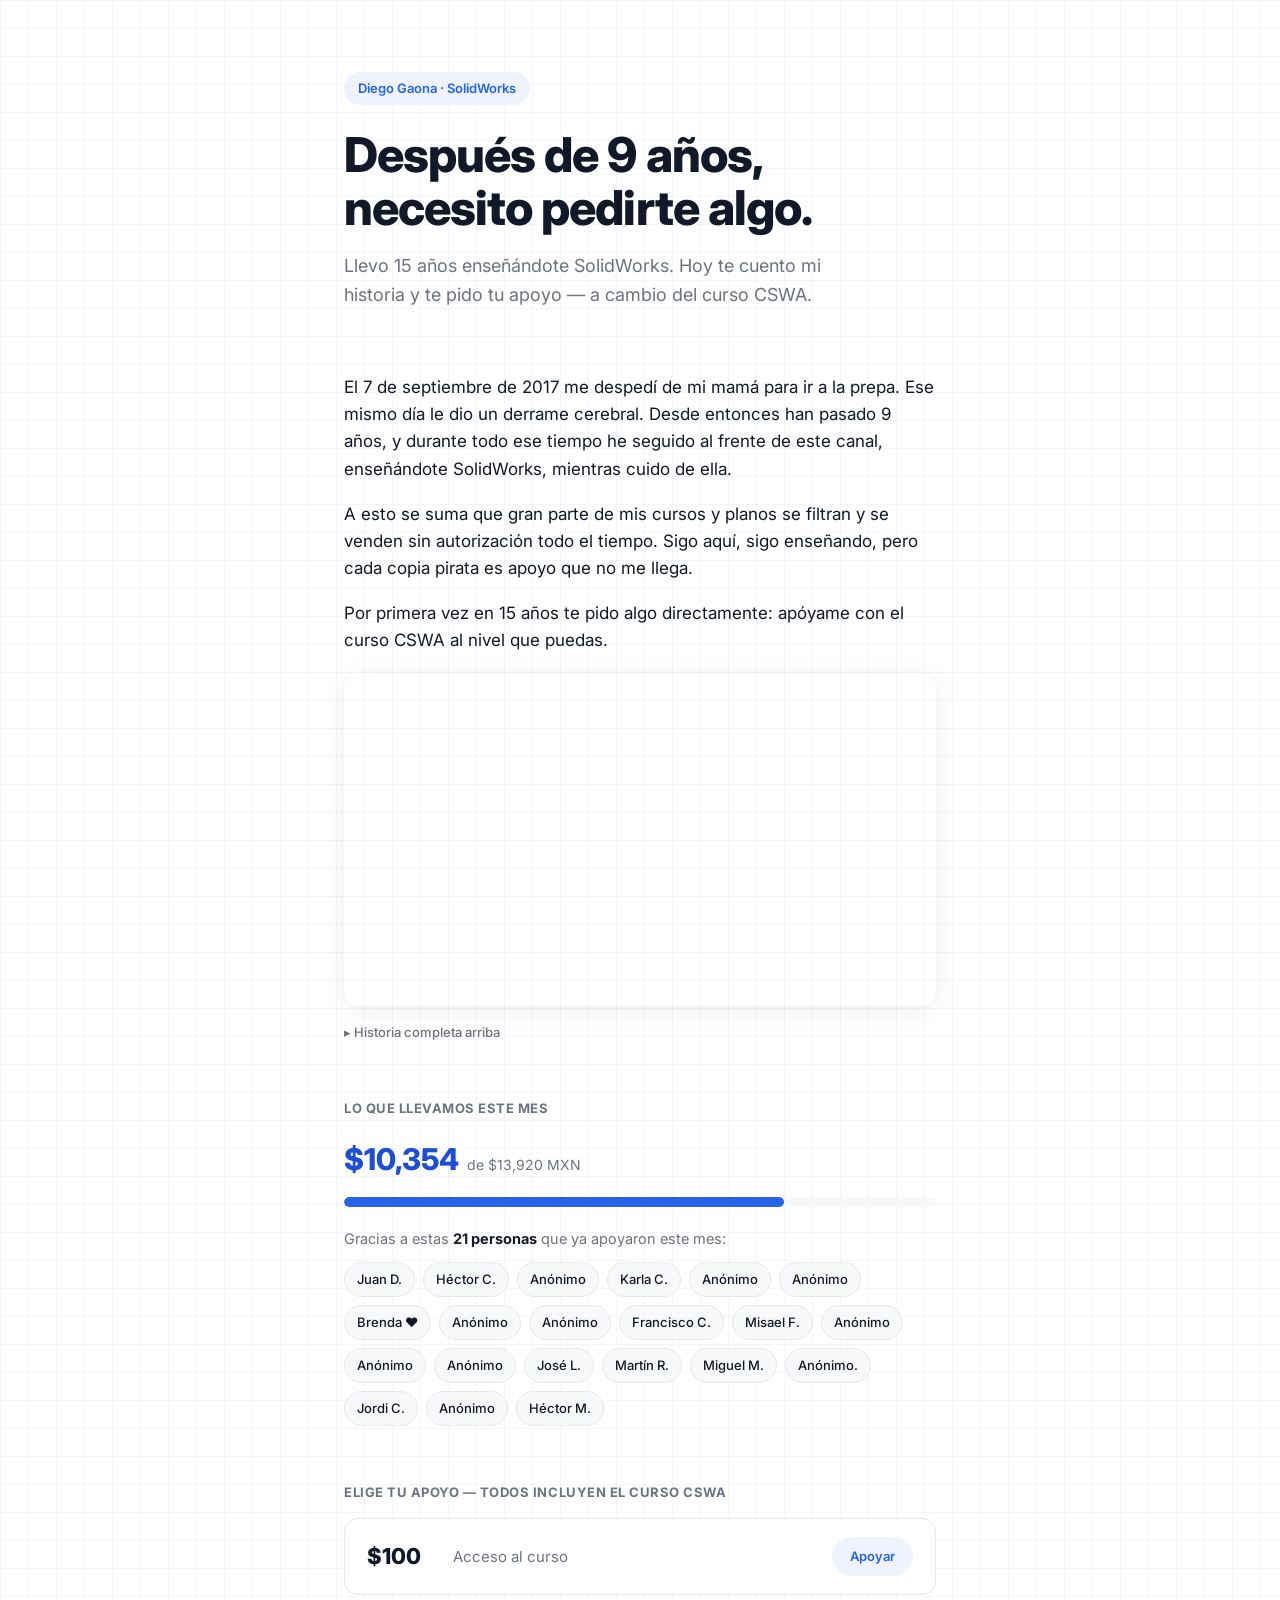
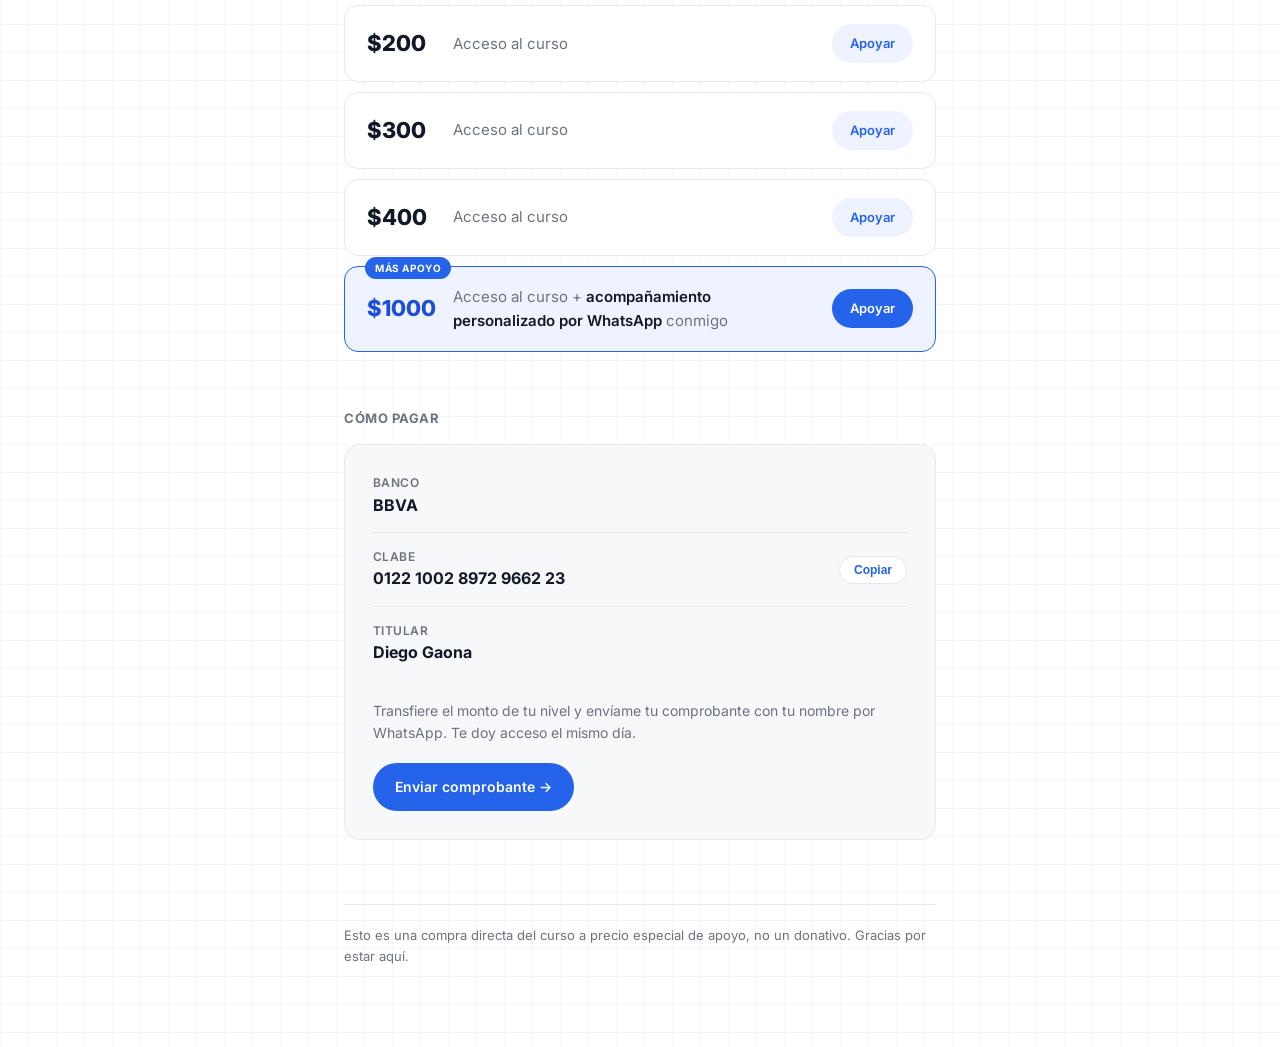
==== apoyo.html @ b7b65962 "Update apoyo.html" ====
<!DOCTYPE html>
<html lang="es">
<head>
<meta charset="UTF-8">
<meta name="viewport" content="width=device-width, initial-scale=1.0">
<title>Necesito tu ayuda — Diego Gaona</title>
<link rel="icon" type="image/svg+xml" href="data:image/svg+xml,%3Csvg xmlns='http://www.w3.org/2000/svg' viewBox='0 0 64 64'%3E%3Crect width='64' height='64' rx='14' fill='%232563EB'/%3E%3Ctext x='32' y='44' font-family='sans-serif' font-size='30' font-weight='700' fill='white' text-anchor='middle'%3EDG%3C/text%3E%3C/svg%3E">
<style>
  @import url('https://fonts.googleapis.com/css2?family=Inter:wght@400;500;600;700;800&display=swap');

  :root{
    --bg:#FFFFFF;
    --surface:#F7F8FA;
    --border:#E6E8EC;
    --text:#111827;
    --text-soft:#6B7280;
    --accent:#2563EB;
    --accent-soft:#EEF3FF;
    --accent-dark:#1D4ED8;
  }

  *{margin:0;padding:0;box-sizing:border-box;}

  body{
    background:var(--bg);
    color:var(--text);
    font-family:'Inter', sans-serif;
    line-height:1.6;
    -webkit-font-smoothing:antialiased;
    background-image:
      linear-gradient(rgba(37,99,235,0.06) 1px, transparent 1px),
      linear-gradient(90deg, rgba(37,99,235,0.06) 1px, transparent 1px);
    background-size:28px 28px;
  }

  a{color:inherit;}
  .wrap{max-width:640px;margin:0 auto;padding:0 24px;}

  /* ---------- HERO ---------- */
  .hero{padding:72px 0 32px;}

  .eyebrow{
    display:inline-flex;
    align-items:center;
    gap:8px;
    font-size:13px;
    font-weight:600;
    color:var(--accent);
    background:var(--accent-soft);
    padding:6px 14px;
    border-radius:100px;
    margin-bottom:24px;
  }

  h1{
    font-weight:800;
    font-size:clamp(32px, 6.5vw, 48px);
    line-height:1.1;
    color:var(--text);
    letter-spacing:-.02em;
  }

  .hero-sub{
    margin-top:18px;
    font-size:18px;
    color:var(--text-soft);
    max-width:46ch;
  }

  /* ---------- STORY ---------- */
  .story{padding:32px 0 56px;}
  .story p{font-size:17px;margin-bottom:18px;color:var(--text);}

  .video-embed{
    position:relative;
    margin-top:12px;
    margin-bottom:16px;
    border-radius:16px;
    overflow:hidden;
    aspect-ratio:16/9;
    box-shadow:0 4px 24px rgba(17,24,39,0.08);
  }
  .video-embed iframe{
    position:absolute;
    top:0;left:0;
    width:100%;
    height:100%;
    border:0;
  }
  .video-caption{
    font-size:13px;
    font-weight:500;
    color:var(--text-soft);
    display:block;
  }

  /* ---------- SECTION TITLE ---------- */
  .section-title{
    font-size:13px;
    font-weight:700;
    letter-spacing:.04em;
    text-transform:uppercase;
    color:var(--text-soft);
    margin-bottom:16px;
  }

  /* ---------- TIERS ---------- */
  .tiers{padding:0 0 56px;display:flex;flex-direction:column;gap:10px;}

  .tier{
    border:1px solid var(--border);
    border-radius:14px;
    display:flex;
    align-items:center;
    justify-content:space-between;
    gap:16px;
    padding:18px 22px;
    background:var(--bg);
    transition:border-color .15s ease, box-shadow .15s ease;
  }
  .tier:hover{
    border-color:var(--accent);
    box-shadow:0 2px 12px rgba(37,99,235,0.1);
  }
  .tier.featured{
    border-color:var(--accent);
    background:var(--accent-soft);
    position:relative;
  }
  .tier.featured::before{
    content:'MÁS APOYO';
    position:absolute;
    top:-10px;
    left:20px;
    background:var(--accent);
    color:#fff;
    font-size:10px;
    font-weight:700;
    letter-spacing:.06em;
    padding:3px 10px;
    border-radius:100px;
  }

  .tier-left{display:flex;align-items:center;gap:16px;}
  .tier-price{
    font-weight:800;
    font-size:22px;
    color:var(--text);
    min-width:70px;
  }
  .tier.featured .tier-price{color:var(--accent-dark);}
  .tier-desc{font-size:15px;color:var(--text-soft);}
  .tier-desc b{color:var(--text);font-weight:600;}

  .tier-cta{
    font-size:13px;
    font-weight:600;
    color:#fff;
    background:var(--accent);
    border-radius:100px;
    padding:9px 18px;
    text-decoration:none;
    white-space:nowrap;
  }
  .tier-cta:hover{background:var(--accent-dark);}
  .tier:not(.featured) .tier-cta{
    color:var(--accent);
    background:var(--accent-soft);
  }

  @media (max-width:520px){
    .tier{flex-direction:column;align-items:flex-start;}
  }

  /* ---------- PROGRESS ---------- */
  .progress-section{padding:0 0 56px;}
  .progress-header{
    display:flex;
    align-items:baseline;
    gap:8px;
    margin-bottom:14px;
  }
  .progress-amount{
    font-weight:800;
    font-size:30px;
    color:var(--accent-dark);
  }
  .progress-goal{
    font-size:14px;
    color:var(--text-soft);
  }
  .progress-track{
    width:100%;
    height:10px;
    background:var(--surface);
    border-radius:100px;
    overflow:hidden;
    margin-bottom:20px;
  }
  .progress-fill{
    height:100%;
    background:var(--accent);
    width:0%;
    border-radius:100px;
    transition:width .6s ease;
  }
  .thanks-line{
    font-size:14.5px;
    color:var(--text-soft);
    margin-bottom:12px;
  }
  .thanks-line b{color:var(--text);}
  .supporters-list{
    display:flex;
    flex-wrap:wrap;
    gap:8px;
  }
  .supporter-chip{
    font-size:13px;
    font-weight:500;
    color:var(--text);
    background:var(--surface);
    border:1px solid var(--border);
    border-radius:100px;
    padding:6px 12px;
  }

  /* ---------- PAYMENT ---------- */
  .payment{padding:0 0 64px;}
  .payment-box{
    border:1px solid var(--border);
    border-radius:16px;
    padding:28px;
    background:var(--surface);
  }

  .payment-row{
    display:flex;
    align-items:center;
    justify-content:space-between;
    gap:16px;
    padding:14px 0;
    border-bottom:1px solid var(--border);
  }
  .payment-row:first-child{padding-top:0;}

  .payment-row .k{
    font-size:12px;
    color:var(--text-soft);
    text-transform:uppercase;
    letter-spacing:.04em;
    font-weight:600;
  }
  .payment-row .v{
    font-weight:700;
    font-size:16px;
    color:var(--text);
  }

  .copy-btn{
    font-size:12px;
    font-weight:600;
    color:var(--accent);
    border:1px solid var(--border);
    background:#fff;
    border-radius:100px;
    padding:6px 14px;
    cursor:pointer;
    flex-shrink:0;
  }
  .copy-btn:hover{border-color:var(--accent);}
  .copy-btn.copied{background:var(--accent);border-color:var(--accent);color:#fff;}

  .payment-note{font-size:14px;color:var(--text-soft);margin:20px 0 18px;}

  .whatsapp-btn{
    display:inline-block;
    background:var(--accent);
    color:#fff;
    font-size:14px;
    font-weight:600;
    text-decoration:none;
    border-radius:100px;
    padding:13px 22px;
  }
  .whatsapp-btn:hover{background:var(--accent-dark);}

  /* ---------- FOOTER ---------- */
  .footer-note{
    padding:24px 0 80px;
    font-size:13px;
    color:var(--text-soft);
    border-top:1px solid var(--border);
    padding-top:20px;
  }
</style>
</head>
<body>

  <div class="wrap">

    <section class="hero">
      <div class="eyebrow">Diego Gaona · SolidWorks</div>
      <h1>Después de 9 años, necesito pedirte algo.</h1>
      <p class="hero-sub">Llevo 15 años enseñándote SolidWorks. Hoy te cuento mi historia y te pido tu apoyo — a cambio del curso CSWA.</p>
    </section>

    <section class="story">
      <p>El 7 de septiembre de 2017 me despedí de mi mamá para ir a la prepa. Ese mismo día le dio un derrame cerebral. Desde entonces han pasado 9 años, y durante todo ese tiempo he seguido al frente de este canal, enseñándote SolidWorks, mientras cuido de ella.</p>
      <p>A esto se suma que gran parte de mis cursos y planos se filtran y se venden sin autorización todo el tiempo. Sigo aquí, sigo enseñando, pero cada copia pirata es apoyo que no me llega.</p>
      <p>Por primera vez en 15 años te pido algo directamente: apóyame con el curso CSWA al nivel que puedas.</p>
      <div class="video-embed">
        <iframe src="https://www.youtube.com/embed/7eftPUSk480" title="Historia completa" allow="accelerometer; autoplay; clipboard-write; encrypted-media; gyroscope; picture-in-picture" allowfullscreen></iframe>
      </div>
      <span class="video-caption">▸ Historia completa arriba</span>
    </section>

    <div class="section-title">Lo que llevamos este mes</div>
    <section class="progress-section">
      <div class="progress-header">
        <span class="progress-amount" id="progress-amount">$0</span>
        <span class="progress-goal">de $<span id="progress-goal-num">13,920</span> MXN</span>
      </div>
      <div class="progress-track">
        <div class="progress-fill" id="progress-fill"></div>
      </div>
      <p class="thanks-line" id="thanks-line"></p>
      <div class="supporters-list" id="supporters-list"></div>
    </section>

    <div class="section-title">Elige tu apoyo — todos incluyen el curso CSWA</div>
    <section class="tiers">

      <div class="tier">
        <div class="tier-left">
          <div class="tier-price">$100</div>
          <div class="tier-desc">Acceso al curso</div>
        </div>
        <a href="#pago" class="tier-cta">Apoyar</a>
      </div>

      <div class="tier">
        <div class="tier-left">
          <div class="tier-price">$200</div>
          <div class="tier-desc">Acceso al curso</div>
        </div>
        <a href="#pago" class="tier-cta">Apoyar</a>
      </div>

      <div class="tier">
        <div class="tier-left">
          <div class="tier-price">$300</div>
          <div class="tier-desc">Acceso al curso</div>
        </div>
        <a href="#pago" class="tier-cta">Apoyar</a>
      </div>

      <div class="tier">
        <div class="tier-left">
          <div class="tier-price">$400</div>
          <div class="tier-desc">Acceso al curso</div>
        </div>
        <a href="#pago" class="tier-cta">Apoyar</a>
      </div>

      <div class="tier featured">
        <div class="tier-left">
          <div class="tier-price">$1000</div>
          <div class="tier-desc">Acceso al curso + <b>acompañamiento personalizado por WhatsApp</b> conmigo</div>
        </div>
        <a href="#pago" class="tier-cta">Apoyar</a>
      </div>

    </section>

    <div class="section-title">Cómo pagar</div>
    <section class="payment" id="pago">
      <div class="payment-box">

        <div class="payment-row">
          <div><div class="k">Banco</div><div class="v">BBVA</div></div>
        </div>

        <div class="payment-row">
          <div><div class="k">CLABE</div><div class="v" id="clabe-value">0122 1002 8972 9662 23</div></div>
          <button class="copy-btn" onclick="copyClabe(this)">Copiar</button>
        </div>

        <div class="payment-row" style="border-bottom:none;">
          <div><div class="k">Titular</div><div class="v">Diego Gaona</div></div>
        </div>

        <p class="payment-note">Transfiere el monto de tu nivel y envíame tu comprobante con tu nombre por WhatsApp. Te doy acceso el mismo día.</p>
        <a href="https://wa.me/524621579719?text=Hola%20Diego%2C%20quiero%20apoyarte" class="whatsapp-btn" target="_blank">Enviar comprobante →</a>
      </div>
    </section>

    <p class="footer-note">Esto es una compra directa del curso a precio especial de apoyo, no un donativo. Gracias por estar aquí.</p>

  </div>

  <script>
    // ── EDITA AQUÍ CADA VEZ QUE CONFIRMES UN PAGO ──
    var META_MXN = 13920;

    var apoyos = [
       { nombre: "Juan D." },
       { nombre: "Héctor C." },
       { nombre: "Anónimo" },
       { nombre: "Karla C." },
       { nombre: "Anónimo" },
       { nombre: "Anónimo" },
       { nombre: "Brenda ❤" },
       { nombre: "Anónimo" },
       { nombre: "Anónimo" },
       { nombre: "Francisco C." },
       { nombre: "Misael F." },
       { nombre: "Anónimo" },
       { nombre: "Anónimo" },
       { nombre: "Anónimo" },
       { nombre: "José L." },
       { nombre: "Martín R." },
       { nombre: "Miguel M." },
      { nombre: "Anónimo." },
      { nombre: "Jordi C." },
      { nombre: "Anónimo" },
       { nombre: "Héctor M." },
    ];

    var TOTAL_MXN = 10354;

    document.getElementById('progress-amount').textContent =
      '$' + TOTAL_MXN.toLocaleString('es-MX');
    document.getElementById('progress-goal-num').textContent =
      META_MXN.toLocaleString('es-MX');
    document.getElementById('progress-fill').style.width =
      Math.min(100, (TOTAL_MXN / META_MXN) * 100) + '%';

    document.getElementById('thanks-line').innerHTML =
      'Gracias a estas <b>' + apoyos.length + ' personas</b> que ya apoyaron este mes:';

    var listEl = document.getElementById('supporters-list');
    apoyos.forEach(function(a){
      var chip = document.createElement('span');
      chip.className = 'supporter-chip';
      chip.textContent = a.nombre;
      listEl.appendChild(chip);
    });

    function copyClabe(btn){
      navigator.clipboard.writeText('012210028972966223').then(function(){
        var original = btn.textContent;
        btn.textContent = 'Copiado';
        btn.classList.add('copied');
        setTimeout(function(){
          btn.textContent = original;
          btn.classList.remove('copied');
        }, 1800);
      });
    }
  </script>

</body>
</html>
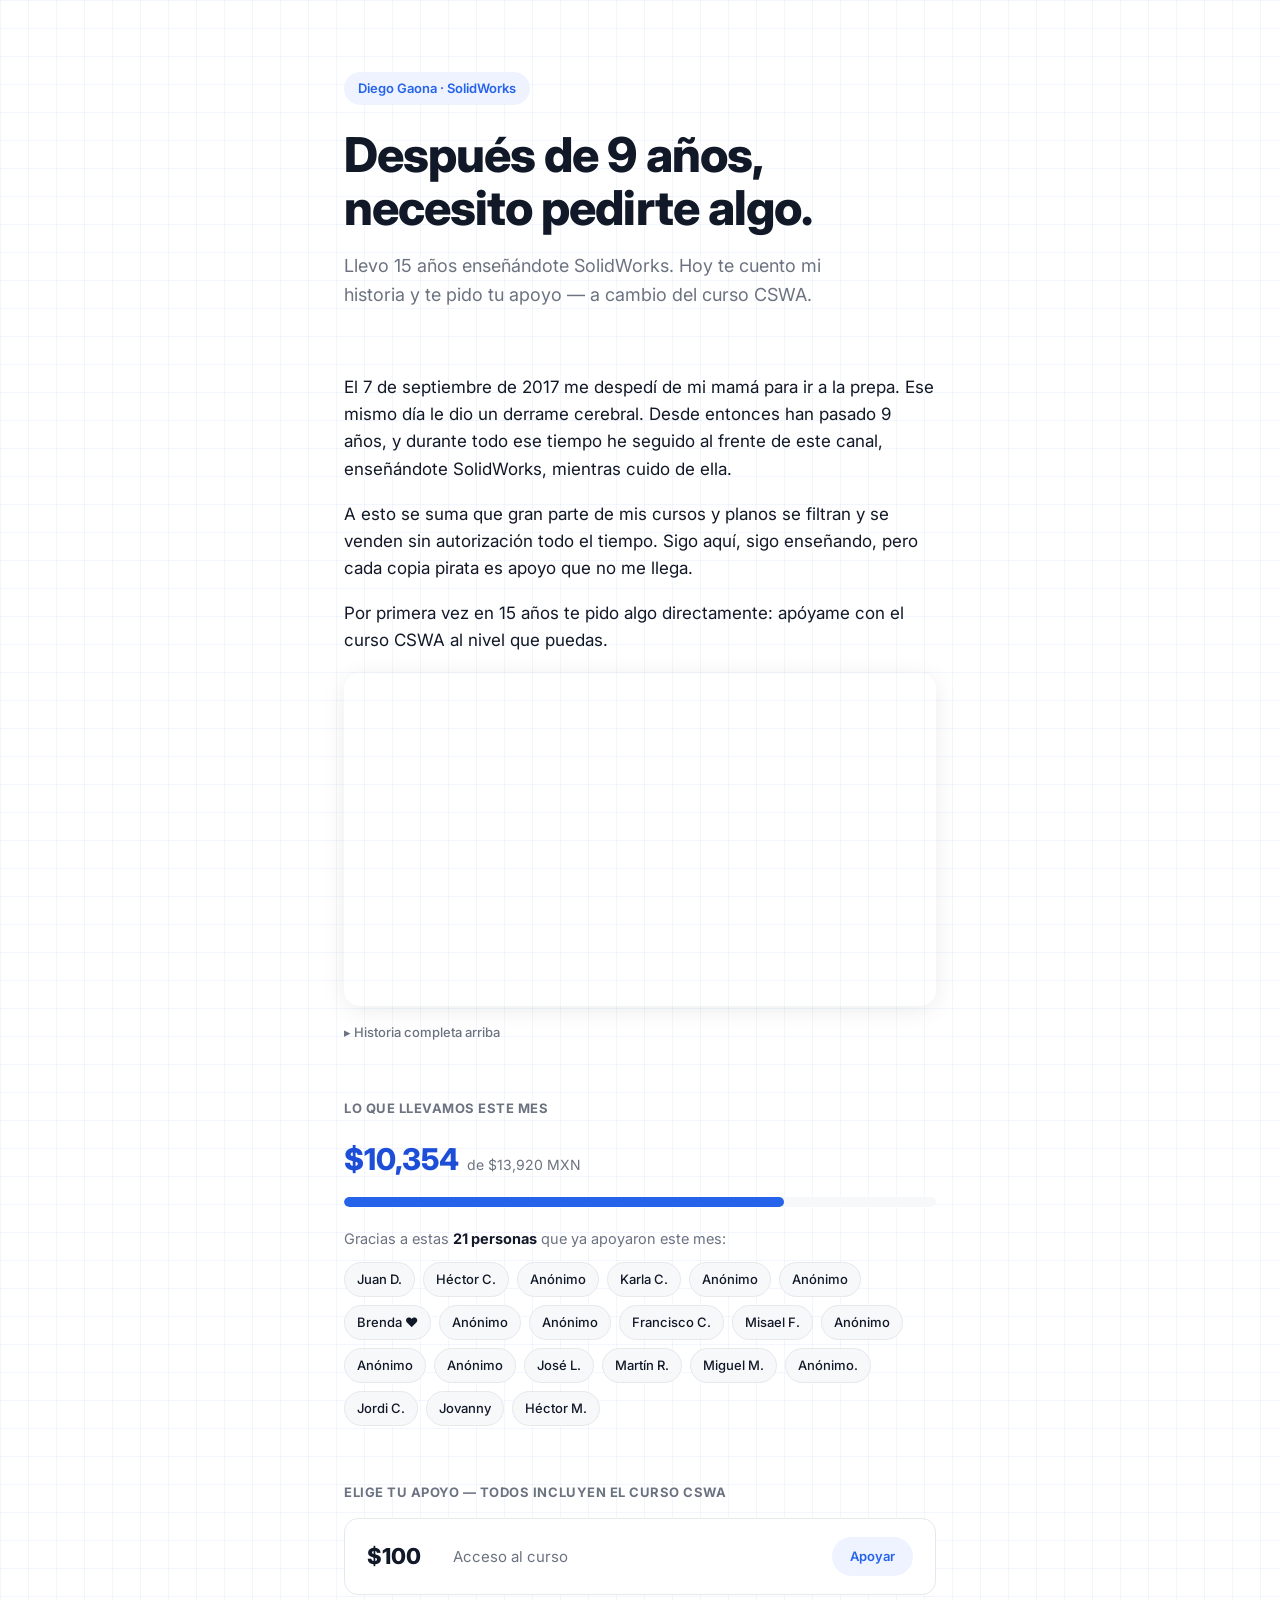
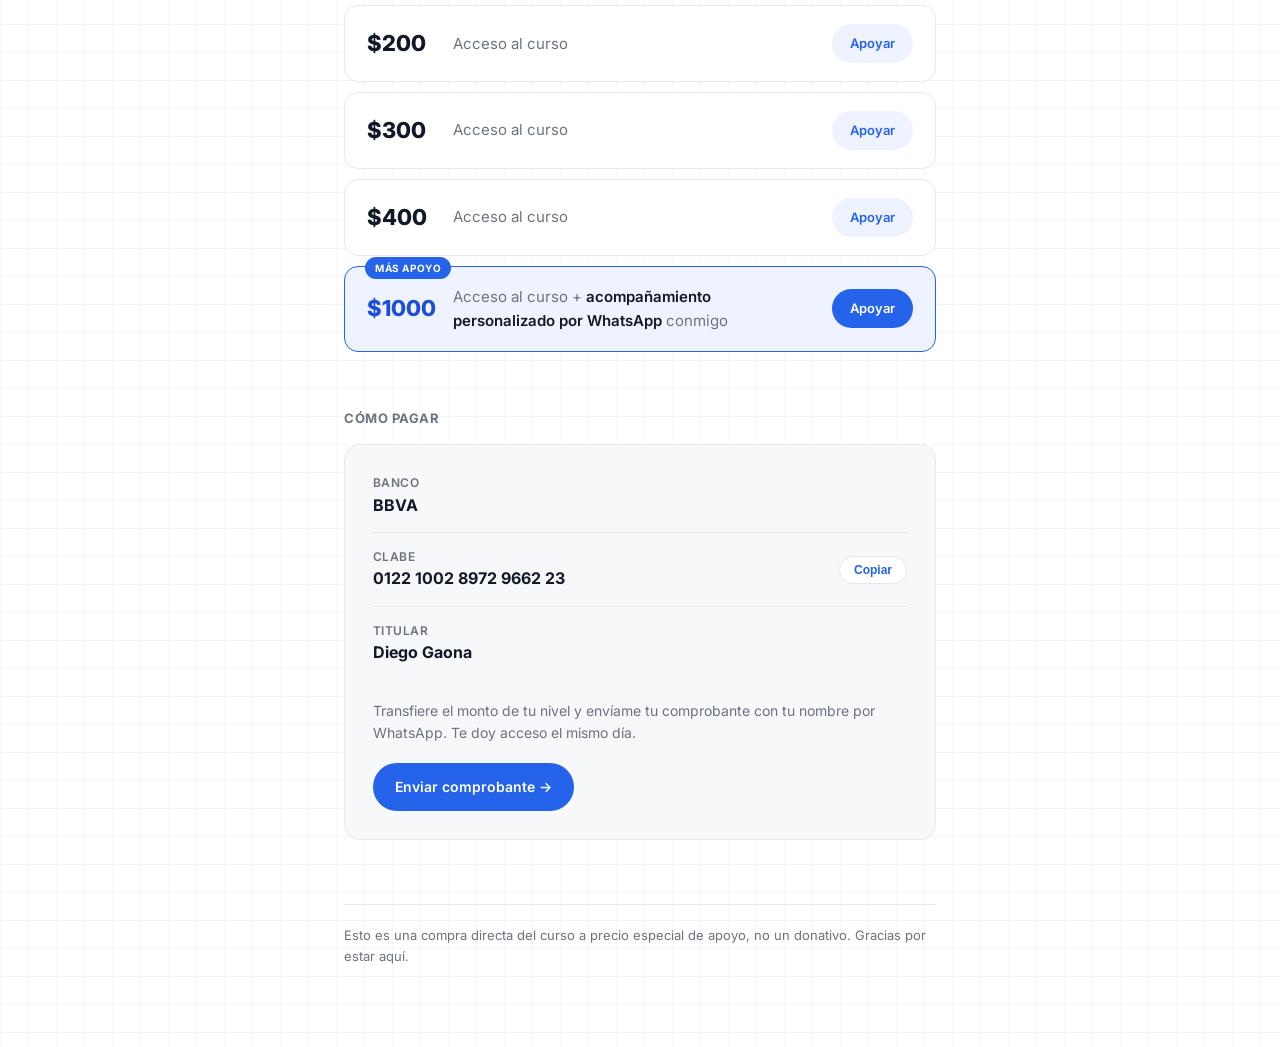
==== commit 2256c51e: "Update apoyo.html" ====
--- a/apoyo.html
+++ b/apoyo.html
@@ -423,7 +423,7 @@
        { nombre: "Miguel M." },
       { nombre: "Anónimo." },
       { nombre: "Jordi C." },
-      { nombre: "Anónimo" },
+      { nombre: "Jovanny" },
        { nombre: "Héctor M." },
     ];
 
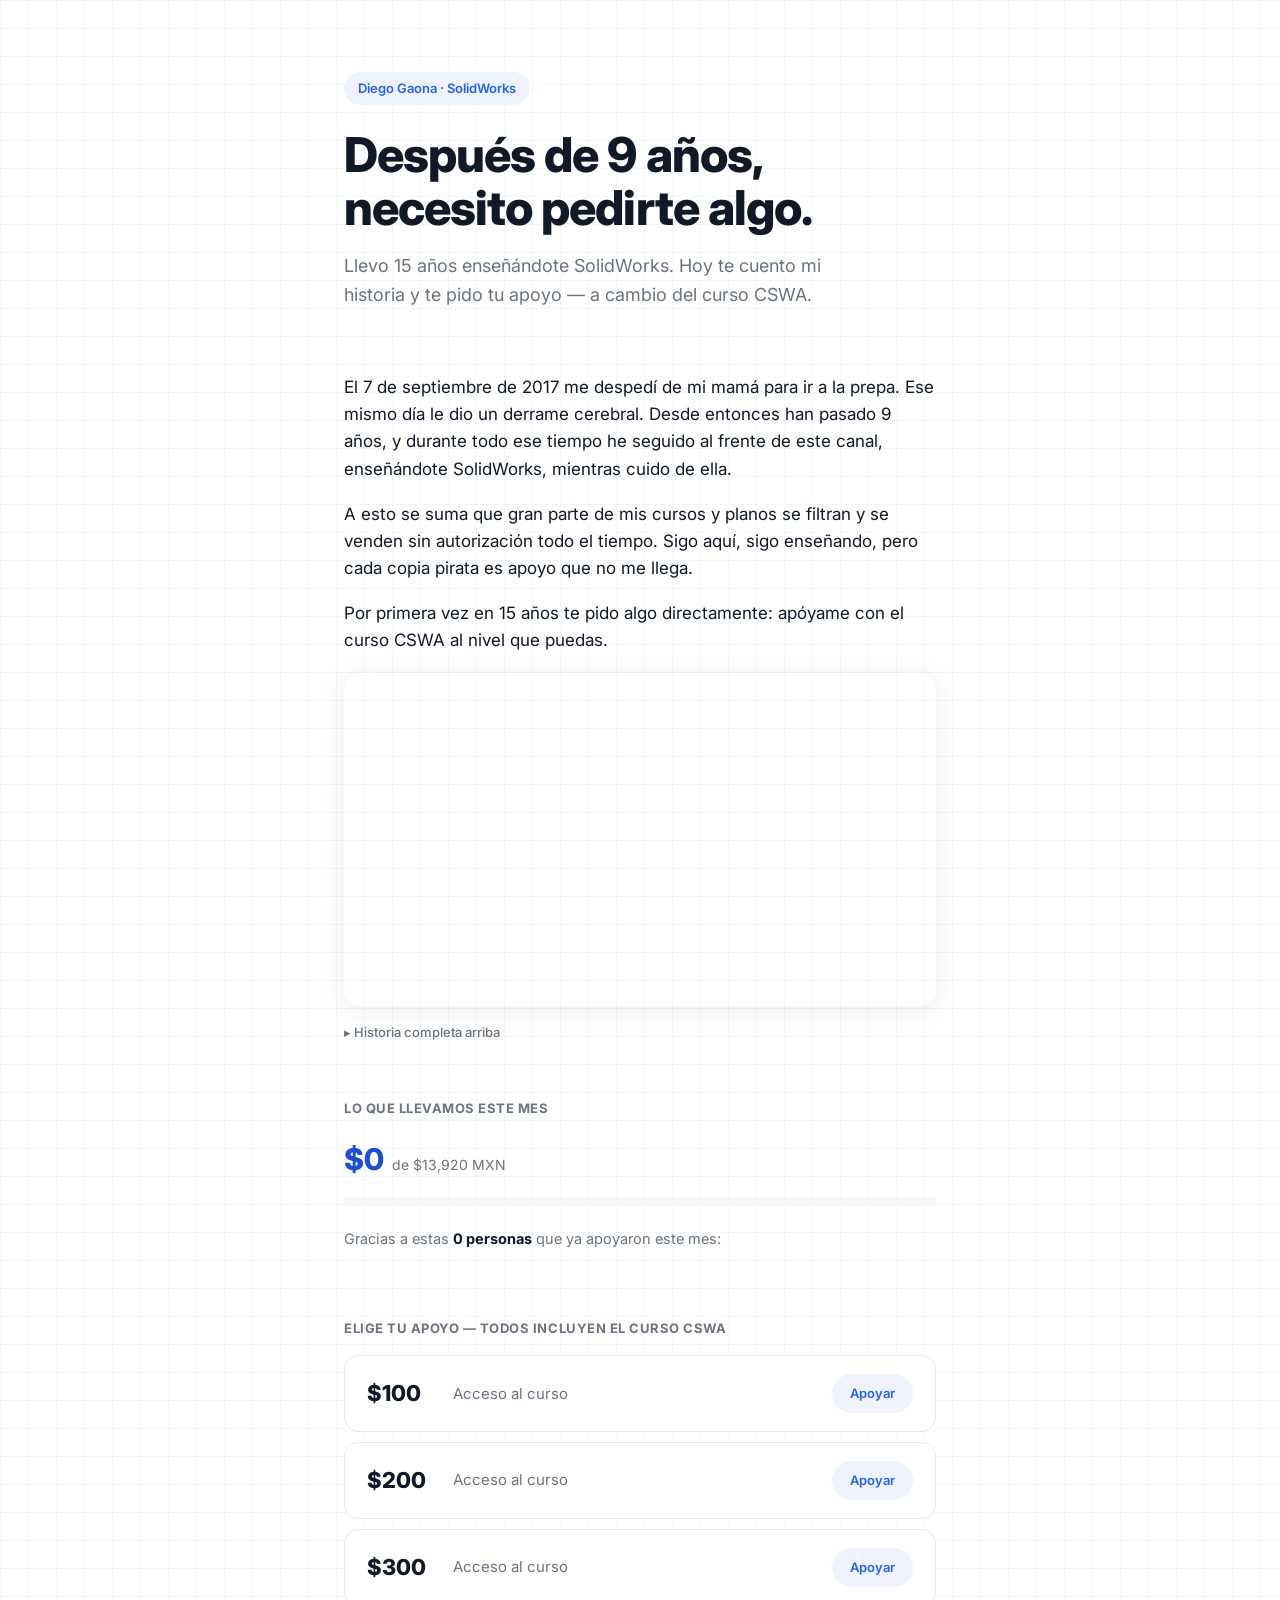
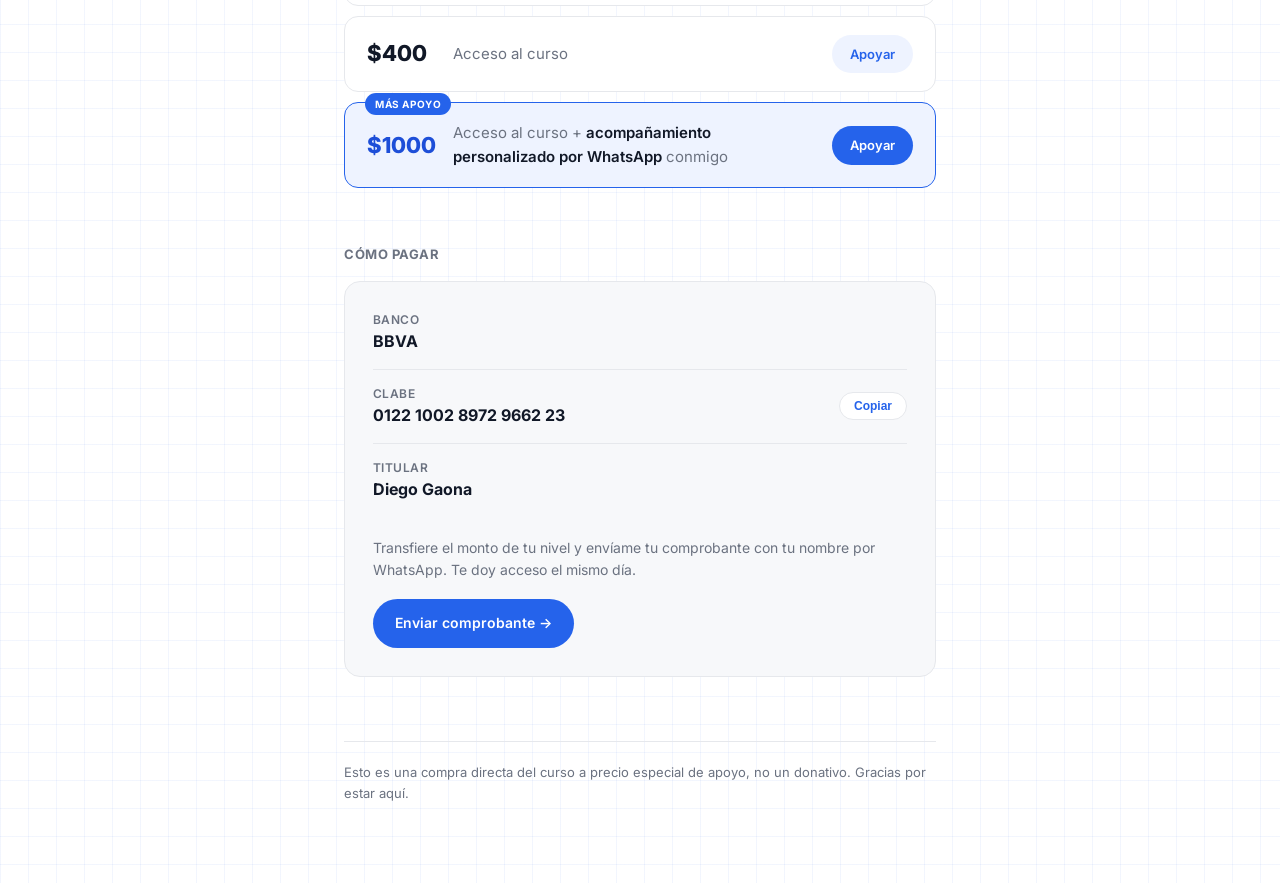
==== commit a9919aae: "Update apoyo.html" ====
--- a/apoyo.html
+++ b/apoyo.html
@@ -404,30 +404,10 @@
     var META_MXN = 13920;
 
     var apoyos = [
-       { nombre: "Juan D." },
-       { nombre: "Héctor C." },
-       { nombre: "Anónimo" },
-       { nombre: "Karla C." },
-       { nombre: "Anónimo" },
-       { nombre: "Anónimo" },
-       { nombre: "Brenda ❤" },
-       { nombre: "Anónimo" },
-       { nombre: "Anónimo" },
-       { nombre: "Francisco C." },
-       { nombre: "Misael F." },
-       { nombre: "Anónimo" },
-       { nombre: "Anónimo" },
-       { nombre: "Anónimo" },
-       { nombre: "José L." },
-       { nombre: "Martín R." },
-       { nombre: "Miguel M." },
-      { nombre: "Anónimo." },
-      { nombre: "Jordi C." },
-      { nombre: "Jovanny" },
-       { nombre: "Héctor M." },
+       
     ];
 
-    var TOTAL_MXN = 10354;
+    var TOTAL_MXN = 0;
 
     document.getElementById('progress-amount').textContent =
       '$' + TOTAL_MXN.toLocaleString('es-MX');
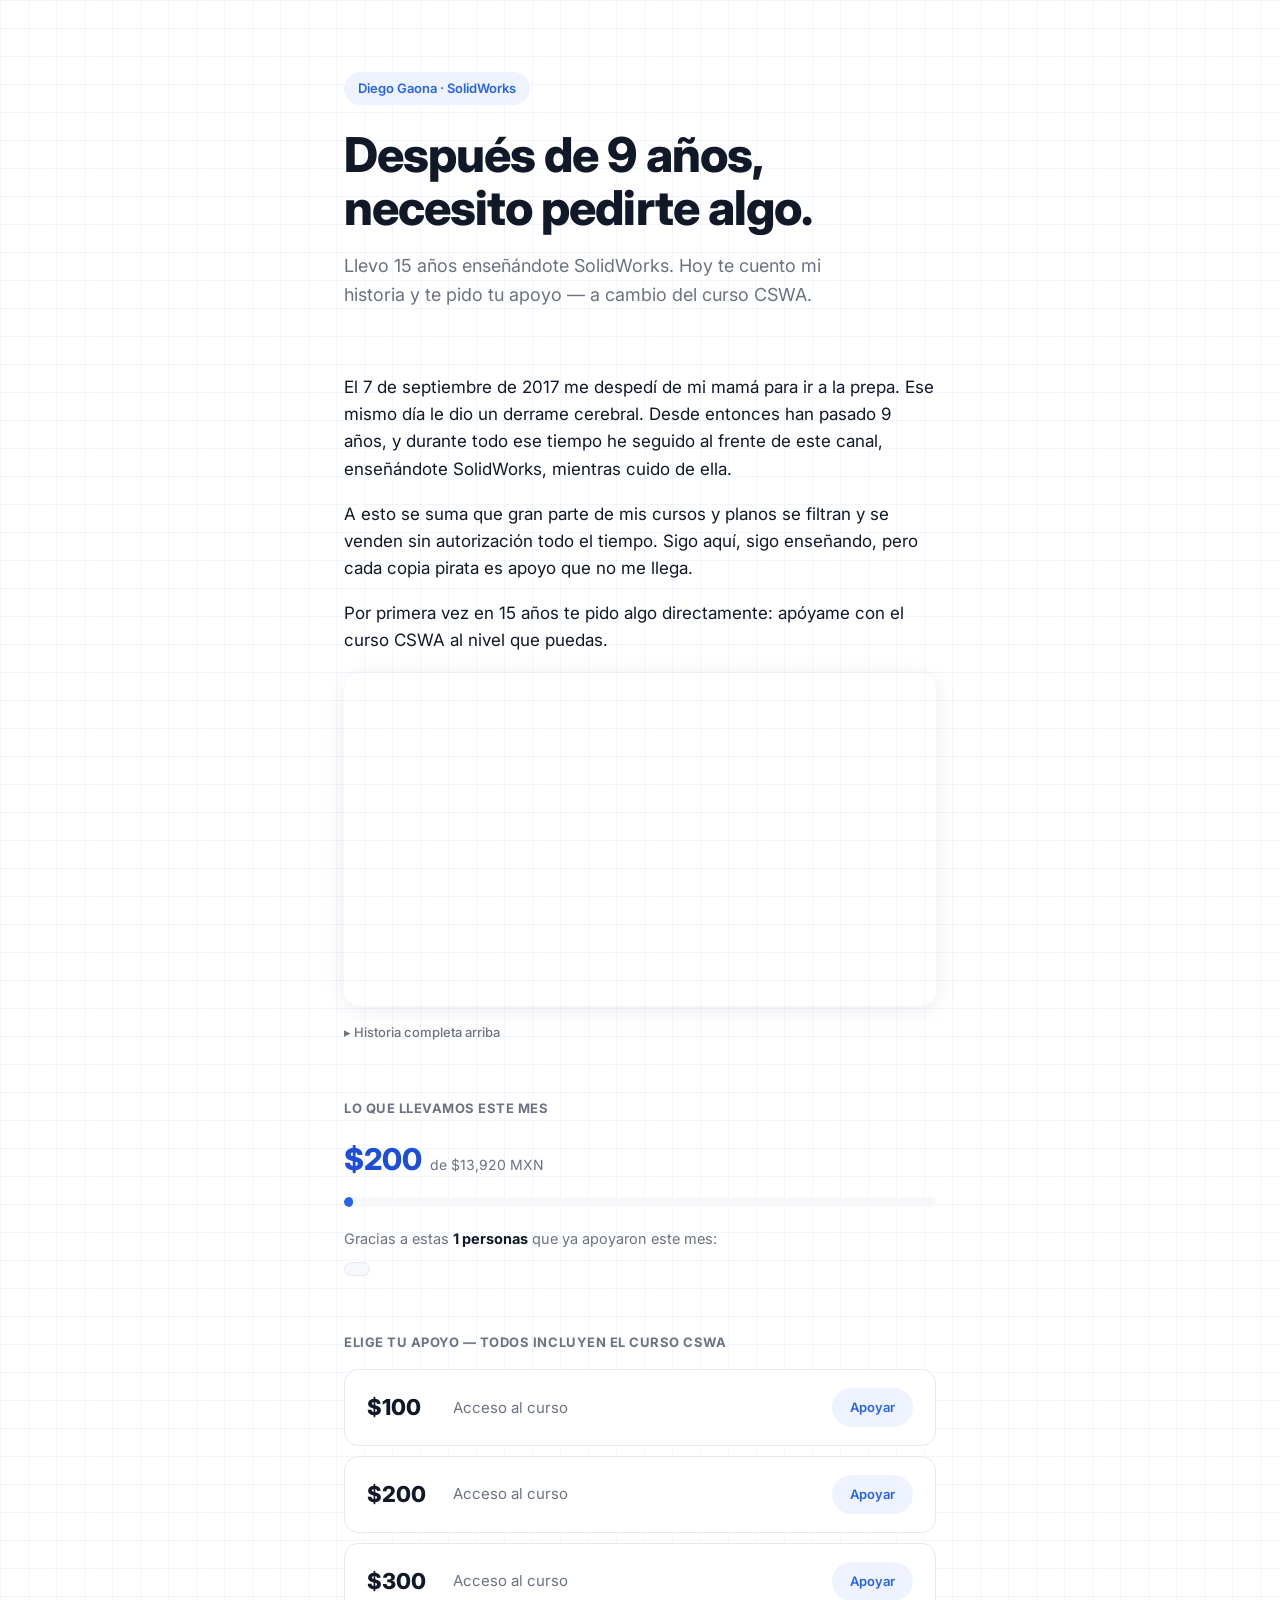
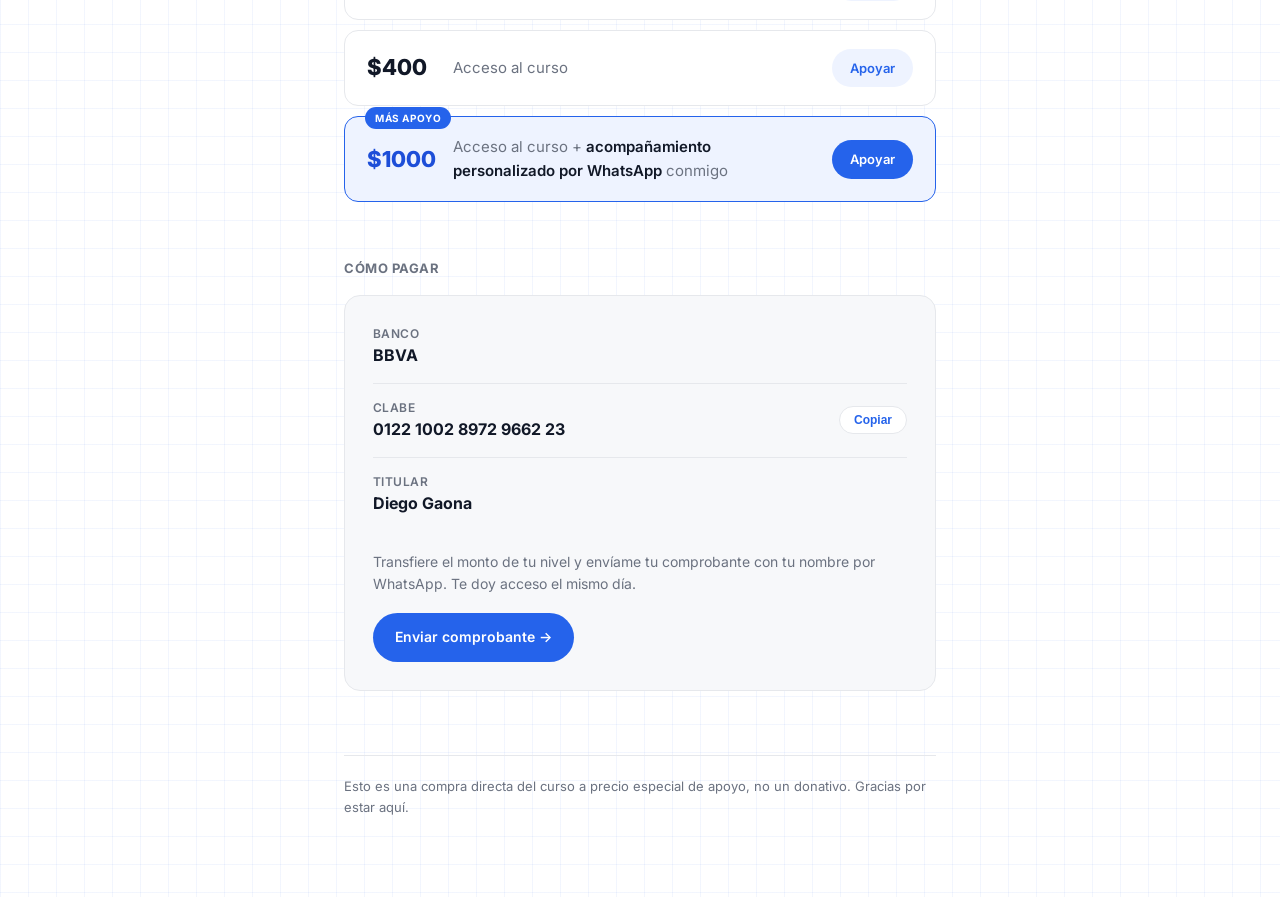
==== commit 84ef634c: "Update TOTAL_MXN and add anonymous entry" ====
--- a/apoyo.html
+++ b/apoyo.html
@@ -404,10 +404,10 @@
     var META_MXN = 13920;
 
     var apoyos = [
-       
+       'Anónimo',
     ];
 
-    var TOTAL_MXN = 0;
+    var TOTAL_MXN = 200;
 
     document.getElementById('progress-amount').textContent =
       '$' + TOTAL_MXN.toLocaleString('es-MX');
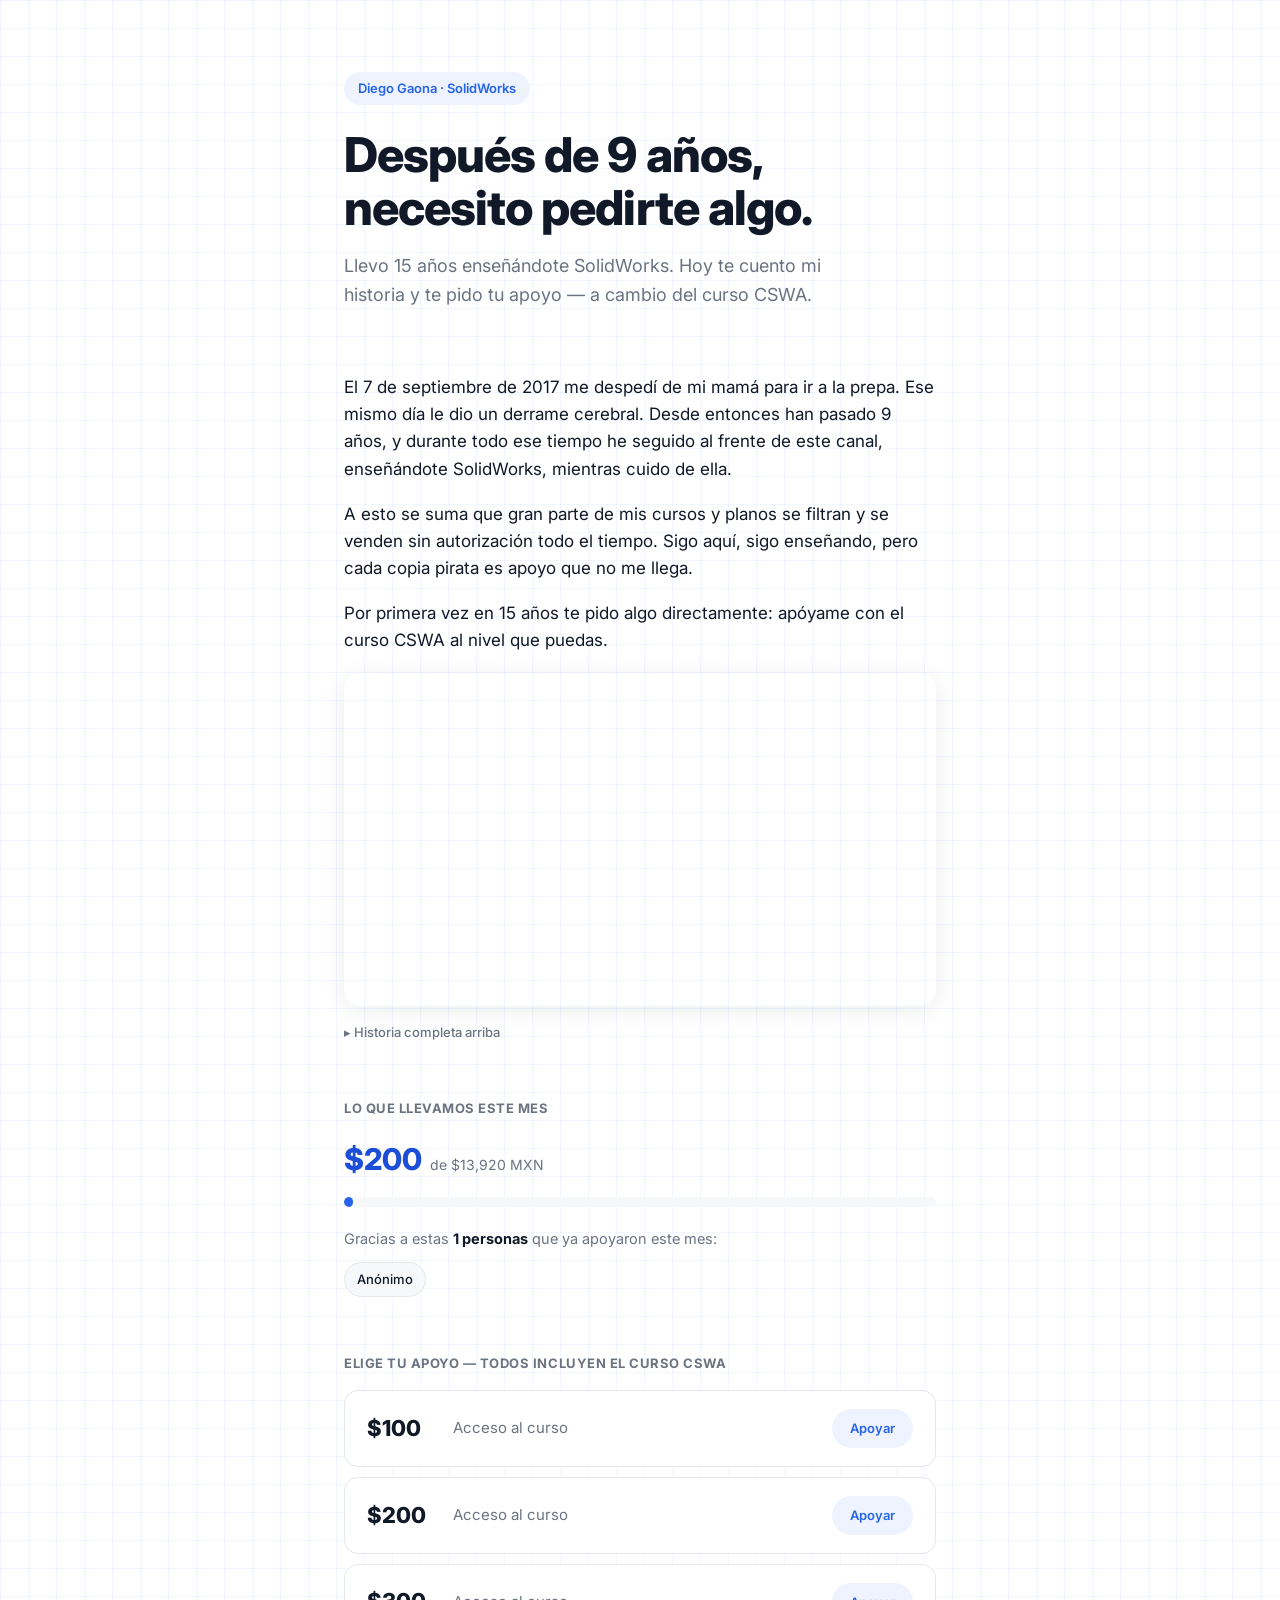
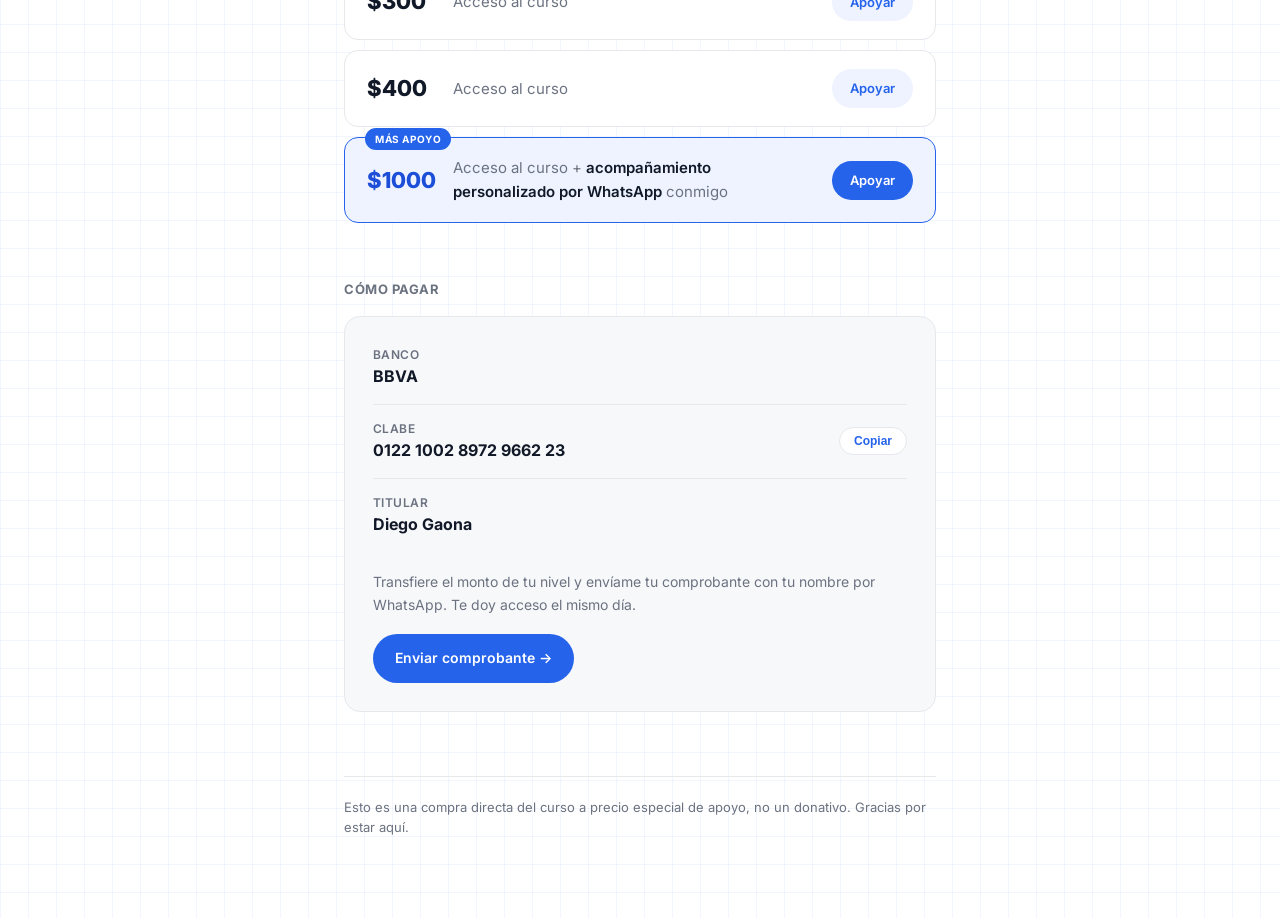
==== commit cc68827c: "Update apoyo.html" ====
--- a/apoyo.html
+++ b/apoyo.html
@@ -404,7 +404,8 @@
     var META_MXN = 13920;
 
     var apoyos = [
-       'Anónimo',
+    { nombre: "Anónimo" },   
+    
     ];
 
     var TOTAL_MXN = 200;
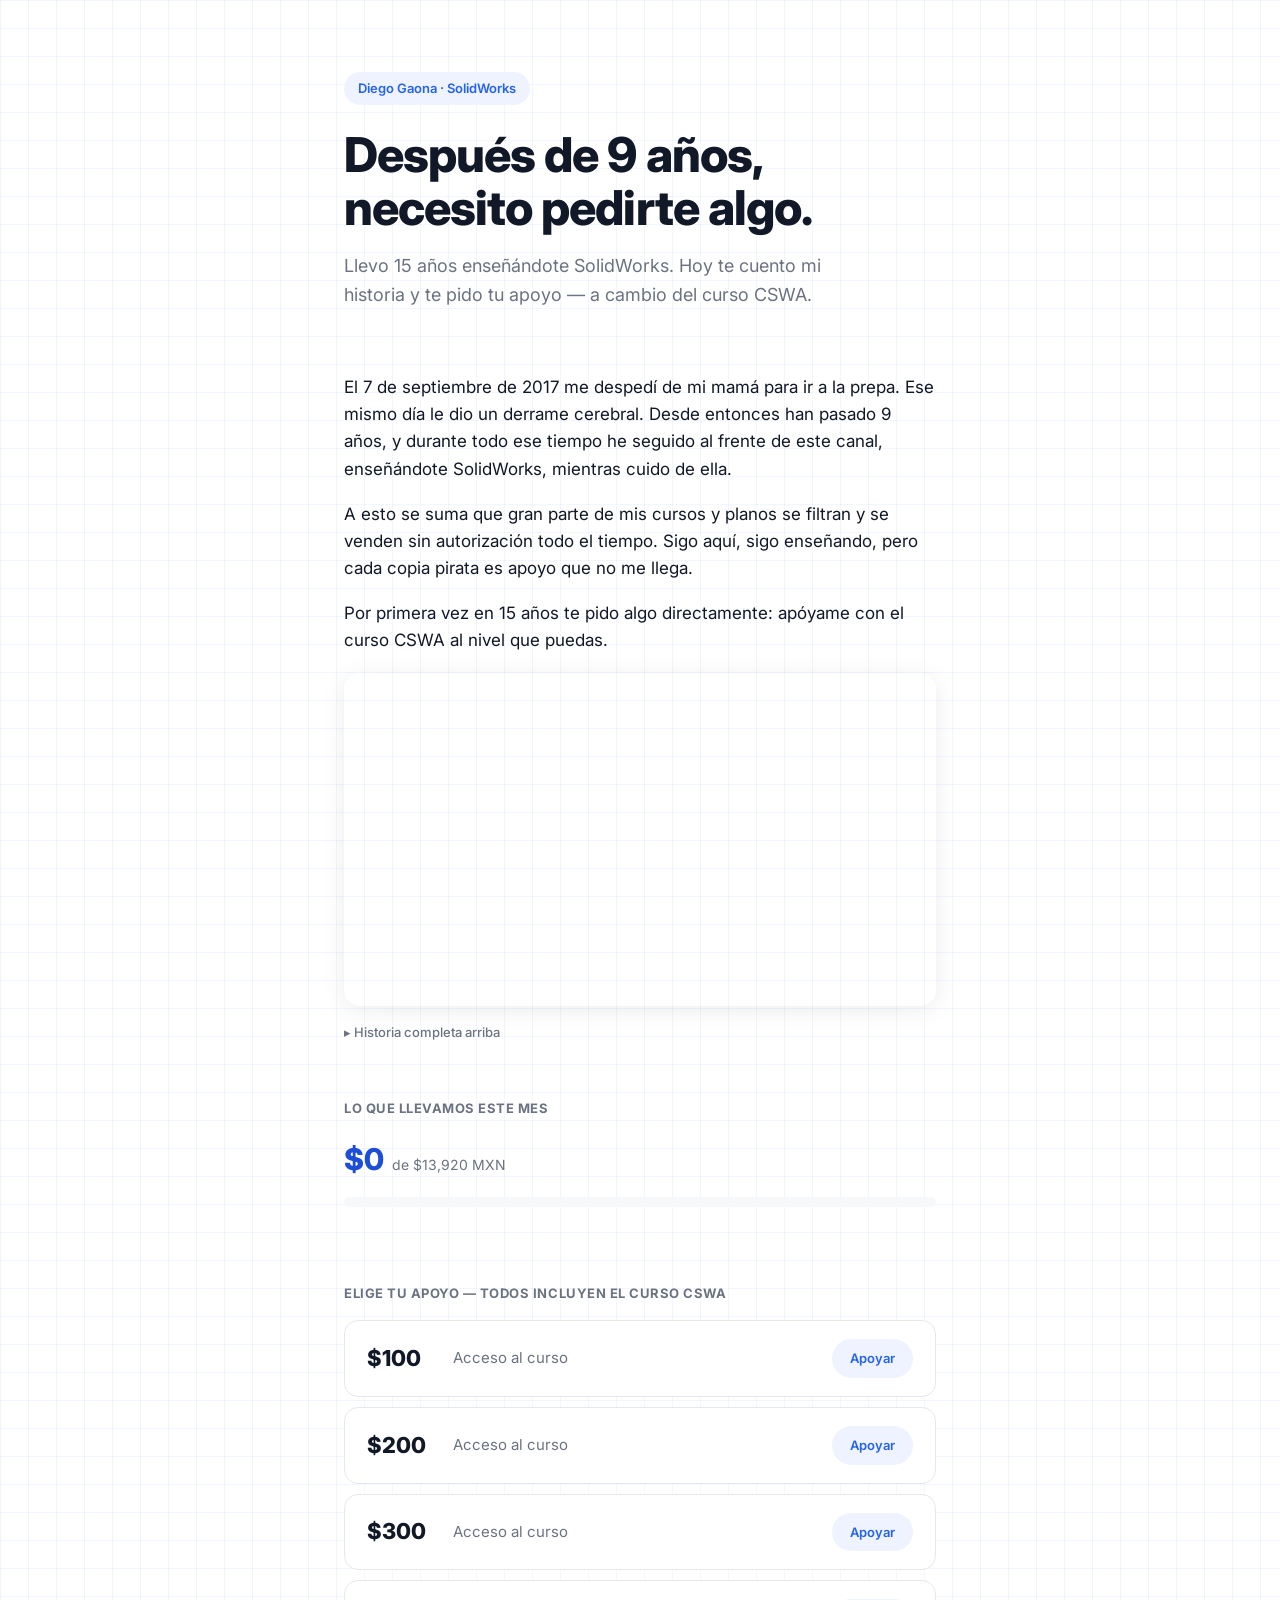
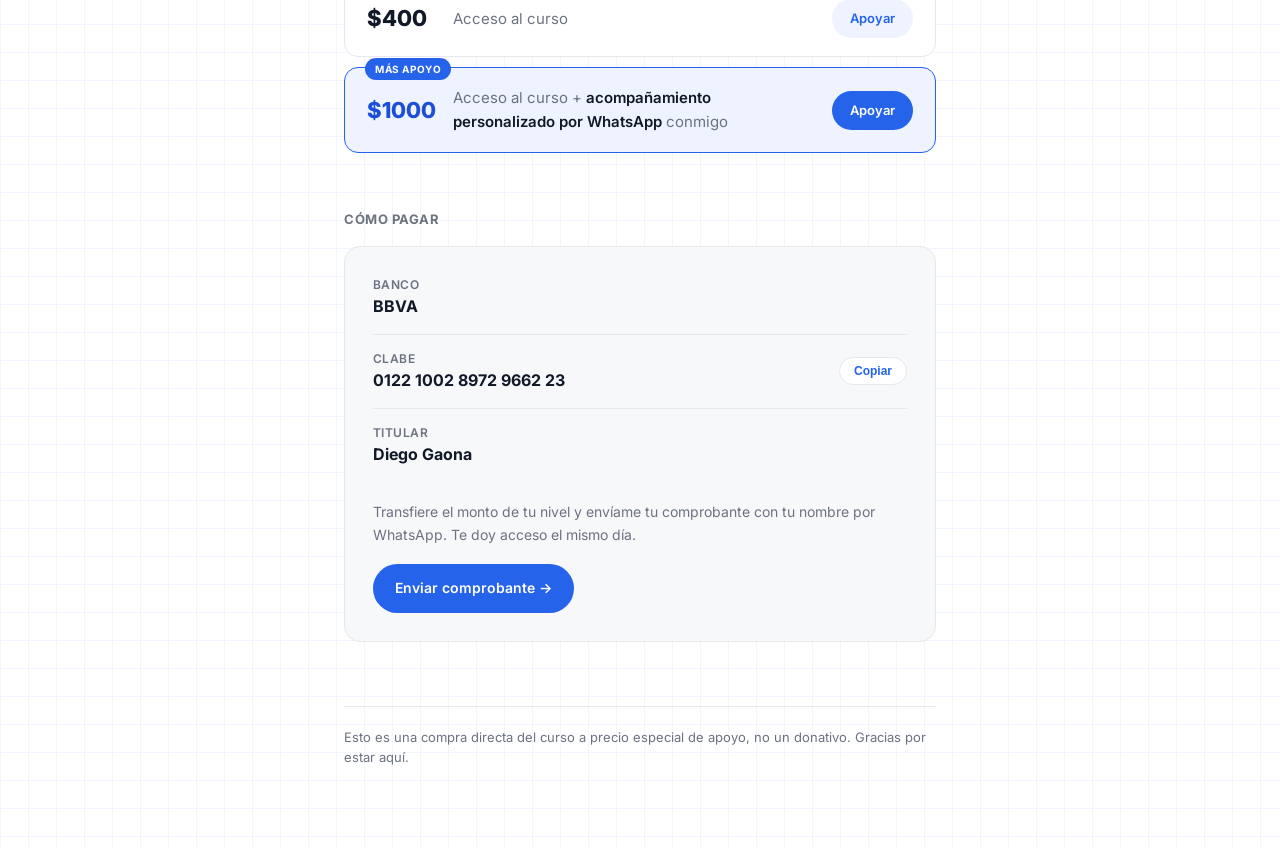
==== commit fddacceb: "Update apoyo.html" ====
--- a/apoyo.html
+++ b/apoyo.html
@@ -400,46 +400,58 @@
   </div>
 
   <script>
-    // ── EDITA AQUÍ CADA VEZ QUE CONFIRMES UN PAGO ──
-    var META_MXN = 13920;
-
-    var apoyos = [
-    { nombre: "Anónimo" },   
-    
-    ];
-
-    var TOTAL_MXN = 200;
-
-    document.getElementById('progress-amount').textContent =
-      '$' + TOTAL_MXN.toLocaleString('es-MX');
-    document.getElementById('progress-goal-num').textContent =
-      META_MXN.toLocaleString('es-MX');
-    document.getElementById('progress-fill').style.width =
-      Math.min(100, (TOTAL_MXN / META_MXN) * 100) + '%';
-
-    document.getElementById('thanks-line').innerHTML =
-      'Gracias a estas <b>' + apoyos.length + ' personas</b> que ya apoyaron este mes:';
-
-    var listEl = document.getElementById('supporters-list');
-    apoyos.forEach(function(a){
-      var chip = document.createElement('span');
-      chip.className = 'supporter-chip';
-      chip.textContent = a.nombre;
-      listEl.appendChild(chip);
+  var WEBHOOK_APOYOS = 'https://script.google.com/macros/s/TU_ID_DE_DESPLIEGUE_AQUI/exec';
+
+  async function cargarApoyos() {
+    try {
+      const res  = await fetch(WEBHOOK_APOYOS);
+      const data = await res.json();
+
+      const totalMxn = data.total || 0;
+      const metaMxn  = data.meta  || 13920;
+      const apoyos   = data.apoyos || [];
+
+      document.getElementById('progress-amount').textContent =
+        '$' + totalMxn.toLocaleString('es-MX');
+      document.getElementById('progress-goal-num').textContent =
+        metaMxn.toLocaleString('es-MX');
+      document.getElementById('progress-fill').style.width =
+        Math.min(100, (totalMxn / metaMxn) * 100) + '%';
+
+      document.getElementById('thanks-line').innerHTML =
+        apoyos.length > 0
+          ? 'Gracias a estas <b>' + apoyos.length + ' personas</b> que ya apoyaron este mes:'
+          : 'Sé la primera persona en apoyar este mes 🙌';
+
+      const listEl = document.getElementById('supporters-list');
+      listEl.innerHTML = '';
+      apoyos.forEach(function(a) {
+        var chip = document.createElement('span');
+        chip.className = 'supporter-chip';
+        chip.textContent = a.nombre;
+        listEl.appendChild(chip);
+      });
+
+    } catch (err) {
+      console.error('No se pudo cargar el progreso de apoyos:', err);
+      // Deja los valores en $0 / sin apoyos si falla, en vez de romper la página
+    }
+  }
+
+  function copyClabe(btn){
+    navigator.clipboard.writeText('012210028972966223').then(function(){
+      var original = btn.textContent;
+      btn.textContent = 'Copiado';
+      btn.classList.add('copied');
+      setTimeout(function(){
+        btn.textContent = original;
+        btn.classList.remove('copied');
+      }, 1800);
     });
-
-    function copyClabe(btn){
-      navigator.clipboard.writeText('012210028972966223').then(function(){
-        var original = btn.textContent;
-        btn.textContent = 'Copiado';
-        btn.classList.add('copied');
-        setTimeout(function(){
-          btn.textContent = original;
-          btn.classList.remove('copied');
-        }, 1800);
-      });
-    }
-  </script>
+  }
+
+  cargarApoyos();
+</script>
 
 </body>
 </html>
